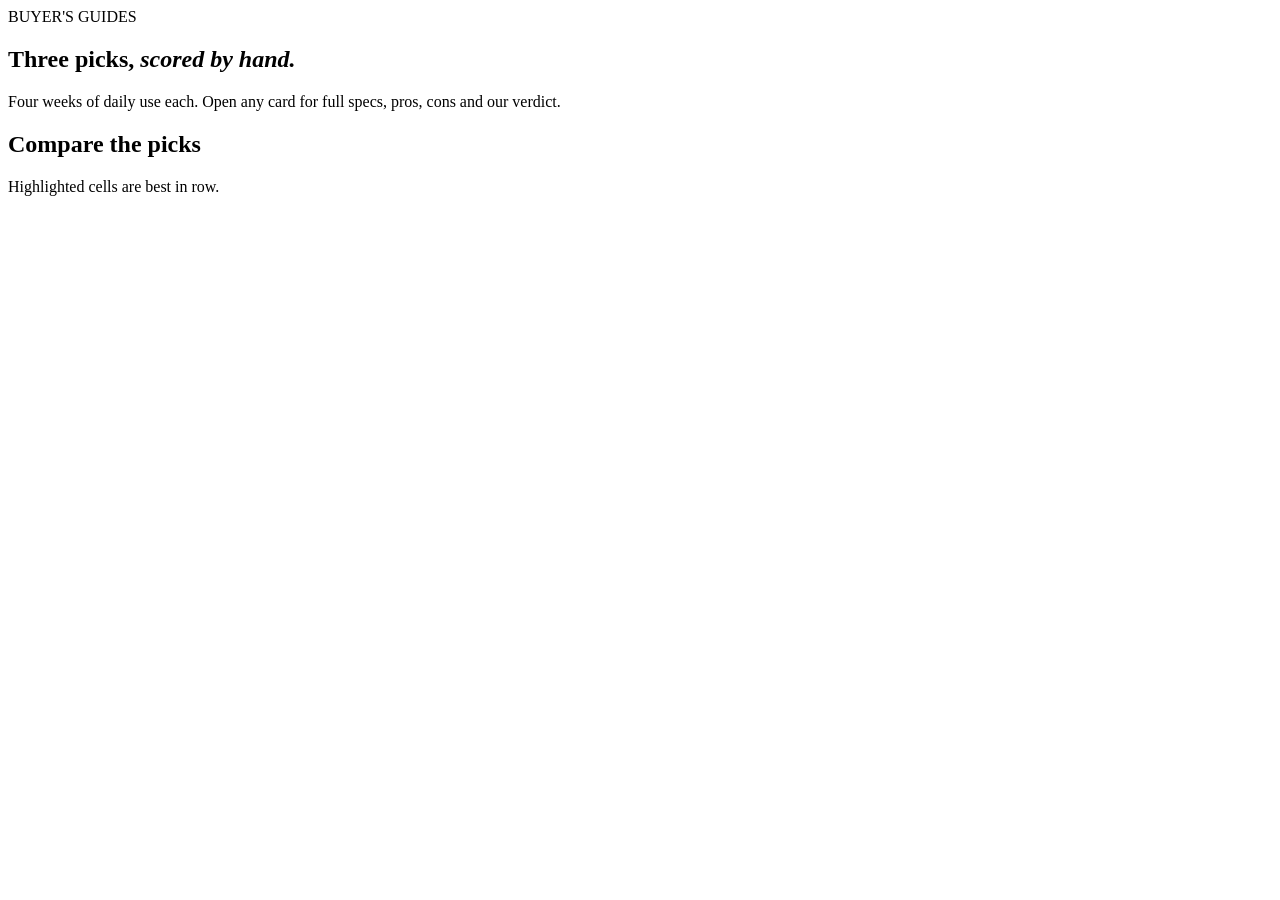
==== guides.html @ 2f9c93fe "Add files via upload" ====
<!DOCTYPE html>
<html lang="en" data-theme="light">
<head>
<meta charset="utf-8">
<meta name="viewport" content="width=device-width, initial-scale=1">
<title>Product Guides | VOLT</title>
<meta name="description" content="Scored buyer's guides and side-by-side comparisons of wearables, audio and smart home gear.">
<link rel="preconnect" href="https://fonts.googleapis.com">
<link rel="preconnect" href="https://fonts.gstatic.com" crossorigin>
<link href="https://fonts.googleapis.com/css2?family=Fraunces:opsz,wght@9..144,600;9..144,800&family=Plus+Jakarta+Sans:wght@400;500;700&display=swap" rel="stylesheet">
<link rel="stylesheet" href="./css/style.css">
<script src="./js/data.js" defer></script>
<script src="./js/script.js" defer></script>
</head>
<body data-page="guides">
<div class="progress" id="progress" aria-hidden="true"></div>
<header class="site-header" id="siteHeader"></header>

<main id="top">
  <section class="wrap page-head">
    <span class="issue">BUYER'S GUIDES</span>
    <h1>Three picks, <em>scored by hand.</em></h1>
    <p class="deck">Four weeks of daily use each. Open any card for full specs, pros, cons and our verdict.</p>
  </section>

  <section class="wrap sec">
    <div class="grid pgrid" id="products"></div>
  </section>

  <section class="wrap sec">
    <div class="sec-head"><h2>Compare the picks</h2><p class="legend">Highlighted cells are best in row.</p></div>
    <div class="tbl" id="compare"></div>
  </section>

  <div id="nlSlot"></div>
</main>

<footer class="foot" id="siteFooter"></footer>
</body>
</html>
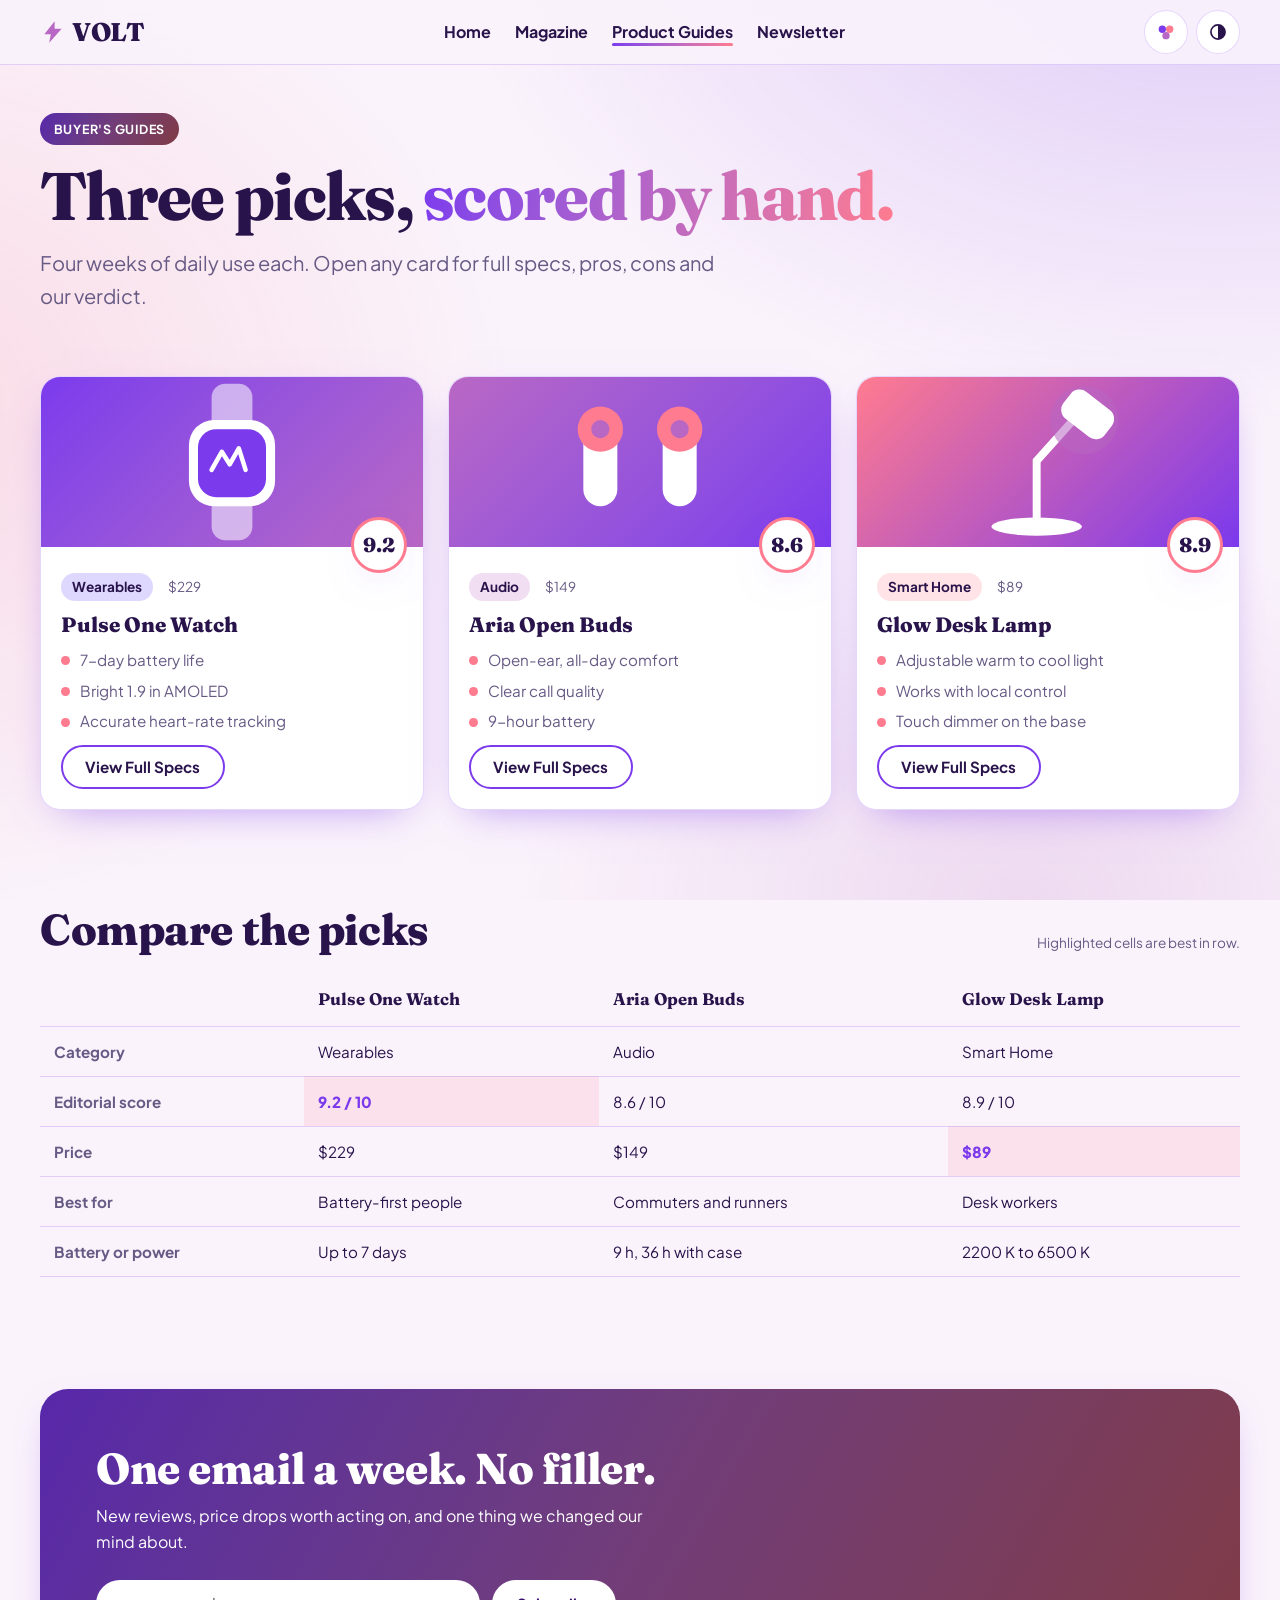
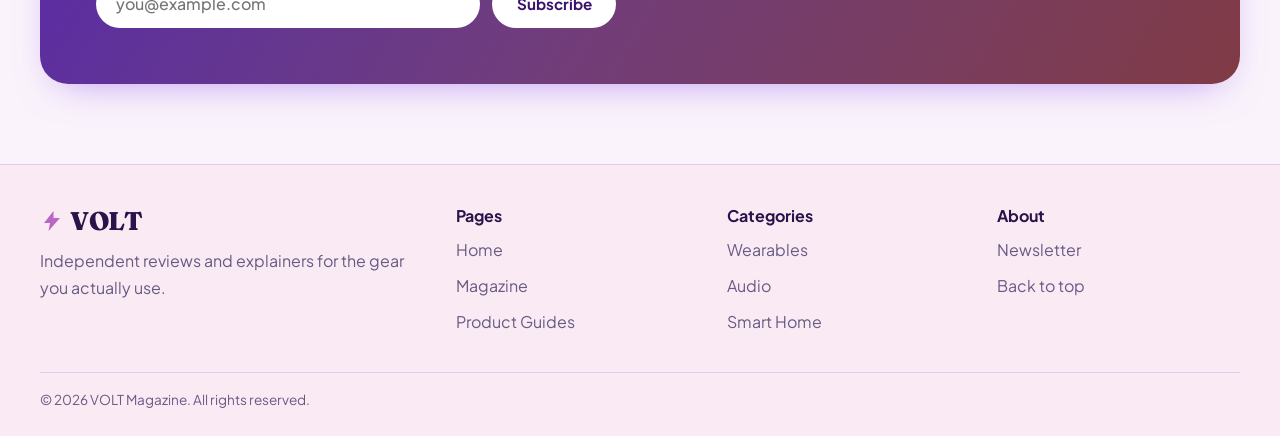
==== commit c8dfdd1e: "Add files via upload" ====
--- a/guides.html
+++ b/guides.html
@@ -3,7 +3,7 @@
 <head>
 <meta charset="utf-8">
 <meta name="viewport" content="width=device-width, initial-scale=1">
-<title>Product Guides | VOLT</title>
+<title>Product Guides | TrendSphere</title>
 <meta name="description" content="Scored buyer's guides and side-by-side comparisons of wearables, audio and smart home gear.">
 <link rel="preconnect" href="https://fonts.googleapis.com">
 <link rel="preconnect" href="https://fonts.gstatic.com" crossorigin>
--- a/css/style.css
+++ b/css/style.css
@@ -0,0 +1,243 @@
+/* VOLT: every colour derives from --v (primary), --c (accent) and --bl (blend).
+   The Colour Studio changes those three values and the whole site follows. */
+:root{
+  --v:#7c3aed;--c:#ff7b8f;--bl:50%;
+  --m:color-mix(in oklab,var(--v) var(--bl),var(--c));
+  --vt:var(--v);
+  --bg:color-mix(in oklab,var(--m) 8%,#fff);--surf:#fff;
+  --ink:color-mix(in oklab,var(--v) 22%,#140824);
+  --mute:color-mix(in oklab,var(--ink) 66%,var(--bg));
+  --line:color-mix(in oklab,var(--v) 20%,transparent);
+  --hbg:color-mix(in oklab,var(--bg) 88%,transparent);
+  --gd:linear-gradient(120deg,color-mix(in oklab,var(--v) 78%,#000),color-mix(in oklab,var(--m) 70%,#000),color-mix(in oklab,var(--c) 60%,#000));
+  --gl:linear-gradient(100deg,var(--vt),var(--m),var(--c));
+  --sh:0 14px 40px -20px color-mix(in oklab,var(--v) 60%,transparent);
+  --r:20px;--e:cubic-bezier(.2,.8,.2,1);
+  --serif:'Fraunces',Georgia,serif;--sans:'Plus Jakarta Sans',system-ui,sans-serif;color-scheme:light}
+[data-theme=dark]{
+  --vt:color-mix(in oklab,var(--v) 55%,#fff);--bg:color-mix(in oklab,var(--v) 16%,#0b0414);--surf:color-mix(in oklab,var(--v) 24%,#0f0719);
+  --ink:#fdebf5;--mute:color-mix(in oklab,#fff 68%,var(--v));--sh:0 14px 40px -20px #000;color-scheme:dark}
+.k0{--a:var(--v);--b:var(--m);--x:var(--c)}
+.k1{--a:var(--m);--b:var(--v);--x:var(--c)}
+.k2{--a:var(--c);--b:var(--v);--x:var(--m)}
+.k3{--a:var(--v);--b:var(--c);--x:var(--m)}
+
+*,*::before,*::after{box-sizing:border-box;margin:0}
+html{scroll-behavior:smooth;scroll-padding-top:76px}
+body{font:400 1rem/1.65 var(--sans);background:var(--bg);color:var(--ink);overflow-x:hidden;transition:background .3s,color .3s}
+body::before{content:"";position:fixed;inset:0;z-index:-1;pointer-events:none;
+  background:radial-gradient(60vmax 40vmax at 95% -10%,color-mix(in oklab,var(--v) 22%,transparent),transparent),radial-gradient(50vmax 40vmax at -10% 45%,color-mix(in oklab,var(--c) 20%,transparent),transparent),radial-gradient(40vmax 30vmax at 80% 100%,color-mix(in oklab,var(--m) 18%,transparent),transparent)}
+body.lock{overflow:hidden}
+a{color:inherit}img,svg{max-width:100%}
+h1,h2,h3{font-family:var(--serif);line-height:1.12}
+.wrap{width:min(1200px,100% - 2.5rem);margin-inline:auto}
+.sr{position:absolute;width:1px;height:1px;overflow:hidden;clip:rect(0 0 0 0);white-space:nowrap}
+:focus-visible{outline:3px solid var(--c);outline-offset:2px;border-radius:8px}
+.iv{fill:var(--v)}.ic{fill:var(--c)}.im{fill:var(--m)}
+.fa{fill:var(--a)}.fb{fill:var(--b)}.fc{fill:var(--x)}.fw{fill:#fff}
+em{font-style:normal;background:var(--gl);-webkit-background-clip:text;background-clip:text;color:transparent}
+@media (prefers-reduced-motion:no-preference){@view-transition{navigation:auto}}
+
+.progress{position:fixed;top:0;left:0;width:100%;height:4px;z-index:70;background:var(--gl);transform:scaleX(0);transform-origin:left;will-change:transform}
+
+/* Header */
+.site-header{position:sticky;top:0;z-index:50;background:var(--hbg);backdrop-filter:blur(14px);-webkit-backdrop-filter:blur(14px);border-bottom:1px solid var(--line)}
+.bar{display:flex;align-items:center;justify-content:space-between;min-height:64px;gap:1rem}
+.brand{display:inline-flex;align-items:center;gap:.4rem;text-decoration:none;font:800 1.6rem var(--serif);letter-spacing:-.02em}
+.tools{display:flex;gap:.5rem}
+.icon-btn{width:44px;height:44px;border-radius:50%;border:1px solid var(--line);background:var(--surf);color:var(--ink);display:grid;place-items:center;cursor:pointer;transition:border-color .2s}
+.icon-btn:hover{border-color:var(--c)}
+.burger{display:flex;flex-direction:column;align-items:center;justify-content:center;gap:5px}
+.burger span{display:block;width:20px;height:2.5px;border-radius:2px;background:currentColor;transition:transform .3s var(--e),opacity .2s}
+.burger[aria-expanded=true] span:nth-child(1){transform:translateY(7.5px) rotate(45deg)}
+.burger[aria-expanded=true] span:nth-child(2){opacity:0}
+.burger[aria-expanded=true] span:nth-child(3){transform:translateY(-7.5px) rotate(-45deg)}
+.nav{position:fixed;left:0;right:0;top:64px;display:grid;padding:.5rem 1.25rem 1.25rem;background:var(--surf);border-bottom:1px solid var(--line);box-shadow:var(--sh);transform:translateY(-12px);opacity:0;visibility:hidden;transition:transform .3s var(--e),opacity .25s,visibility .25s}
+.nav.open{transform:none;opacity:1;visibility:visible}
+.nav a{position:relative;display:flex;align-items:center;min-height:48px;font-weight:700;text-decoration:none}
+.nav a::after{content:"";position:absolute;left:0;bottom:6px;width:100%;height:3px;border-radius:3px;background:var(--gl);transform:scaleX(0);transform-origin:left;transition:transform .3s var(--e)}
+.nav a:hover::after,.nav a.active::after{transform:scaleX(1)}
+
+/* Buttons */
+.btn{display:inline-flex;align-items:center;justify-content:center;min-height:44px;padding:0 1.4rem;border-radius:999px;border:2px solid transparent;font:700 .95rem var(--sans);text-decoration:none;cursor:pointer;transition:background .2s,color .2s,box-shadow .2s}
+.btn-primary{background:var(--gd);color:#fff;box-shadow:0 10px 24px -10px var(--v)}
+.btn-primary:hover{box-shadow:0 14px 30px -8px var(--v)}
+.btn-ghost{background:transparent;color:var(--ink);border-color:var(--vt)}
+.btn-ghost:hover{background:var(--vt);color:var(--bg)}
+.btn-light{background:#fff;color:#3b1170}
+.btn-light:hover{background:#ffe3ee}
+.more{display:inline-flex;align-items:center;min-height:44px;font-weight:700;color:var(--vt);text-decoration:none}
+.more:hover{text-decoration:underline}
+
+/* Hero and page heads */
+.hero{display:grid;gap:2.25rem;align-items:center;padding-block:2.5rem 3rem}
+.issue{display:inline-block;padding:.35rem .85rem;border-radius:999px;background:var(--gd);color:#fff;font-weight:700;font-size:.78rem;letter-spacing:.06em}
+h1{font-weight:800;font-size:clamp(2.4rem,7vw + .5rem,4.9rem);line-height:1.03;letter-spacing:-.025em;margin:1rem 0}
+.deck{font-size:clamp(1.05rem,1vw + .9rem,1.25rem);color:var(--mute);max-width:46ch}
+.cta{display:flex;flex-wrap:wrap;gap:.75rem;margin-top:1.5rem}
+.quick{display:flex;align-items:center;flex-wrap:wrap;gap:.1rem .25rem;margin-top:1.25rem;font-size:.85rem;font-weight:700;color:var(--mute)}
+.quick>span{margin-right:.5rem}
+.qd{width:44px;height:44px;border:0;background:none;display:grid;place-items:center;cursor:pointer}
+.qd::before{content:"";width:28px;height:28px;border-radius:50%;background:linear-gradient(135deg,var(--q1),var(--q2));box-shadow:0 0 0 2px var(--surf),0 0 0 3.5px var(--line);transition:transform .25s var(--e)}
+.qd:hover::before,.qd[aria-pressed=true]::before{transform:scale(1.22);box-shadow:0 0 0 2px var(--surf),0 0 0 4px var(--vt)}
+.page-head{padding-block:3rem 1rem}
+.page-head h1{font-size:clamp(2.3rem,5vw + 1rem,4.2rem)}
+.stage{position:relative;isolation:isolate;width:min(100%,300px);aspect-ratio:1/1.12;margin-inline:auto}
+.blob{position:absolute;border-radius:50%;filter:blur(32px);opacity:.55;z-index:-1}
+.b1{left:0;top:4%;width:60%;aspect-ratio:1;background:var(--c)}
+.b2{right:0;bottom:2%;width:62%;aspect-ratio:1;background:var(--v);opacity:.4}
+.layer{position:absolute;inset:0;pointer-events:none;will-change:transform}
+.float{position:absolute}
+.cover{left:17%;top:4%;width:66%;filter:drop-shadow(0 26px 30px color-mix(in oklab,var(--v) 45%,transparent));animation:floatSlow 8s ease-in-out infinite}
+.cover svg{display:block;width:100%}
+.chip{display:flex;align-items:center;gap:.5rem;padding:.5rem .8rem;background:var(--surf);border:1px solid var(--line);border-radius:14px;box-shadow:var(--sh);font-size:.78rem;font-weight:700;white-space:nowrap}
+.c1{top:8%;right:0;animation:floatReverse 6s ease-in-out infinite}
+.c2{bottom:24%;left:0;animation:floatSlow 7s ease-in-out -2s infinite}
+.c3{bottom:4%;right:6%;animation:floatReverse 9s ease-in-out -4s infinite}
+@keyframes floatSlow{0%,100%{transform:translate3d(0,0,0) rotate(-1.5deg)}50%{transform:translate3d(0,-14px,0) rotate(1deg)}}
+@keyframes floatReverse{0%,100%{transform:translate3d(0,0,0)}50%{transform:translate3d(0,12px,0) rotate(-1.5deg)}}
+
+/* Marquee and stats */
+.marquee{overflow:hidden;padding:.75rem 0;background:var(--gd);color:#fff}
+.track{display:flex;width:max-content;animation:run 32s linear infinite}
+.track span{padding-right:2rem;white-space:nowrap;font:800 1.2rem var(--serif)}
+.track span::after{content:"\2726";margin-left:2rem;opacity:.7}
+@keyframes run{to{transform:translate3d(-50%,0,0)}}
+.stats{display:grid;grid-template-columns:repeat(2,1fr);gap:1rem}
+.stat{padding:1.25rem;border-radius:var(--r);background:var(--surf);border:1px solid var(--line)}
+.stat b{display:block;font:800 clamp(2.1rem,6vw,3.4rem)/1 var(--serif);background:var(--gl);-webkit-background-clip:text;background-clip:text;color:transparent}
+.stat span{color:var(--mute);font-size:.9rem}
+
+/* Sections, tabs, search */
+.sec{padding-block:3rem}
+.sec-head{display:flex;flex-wrap:wrap;align-items:end;justify-content:space-between;gap:.5rem 1.5rem;margin-bottom:1.25rem}
+h2{font-weight:800;font-size:clamp(1.7rem,3vw + 1rem,2.7rem);letter-spacing:-.01em}
+.sub{color:var(--mute);max-width:44ch}
+.filters{display:grid;gap:.5rem;margin-bottom:.75rem}
+.search{width:100%;min-height:44px;padding:0 1.1rem;border-radius:999px;border:1.5px solid var(--line);background:var(--surf);color:var(--ink);font:500 1rem var(--sans)}
+.tabs{display:flex;gap:.6rem;overflow-x:auto;padding:.25rem 0 .5rem;scrollbar-width:none}
+.tabs::-webkit-scrollbar{display:none}
+.tab{flex:none;min-height:44px;padding:0 1.1rem;border-radius:999px;border:1.5px solid var(--line);background:var(--surf);color:var(--ink);font:700 .9rem var(--sans);cursor:pointer;transition:background .2s,border-color .2s}
+.tab:hover{border-color:var(--c)}
+.tab[aria-pressed=true]{background:var(--gd);color:#fff;border-color:transparent}
+
+/* Cards */
+.grid{display:grid;grid-template-columns:1fr;gap:1.25rem}
+.card{display:flex;flex-direction:column;overflow:hidden;background:var(--surf);border:1px solid var(--line);border-radius:var(--r);box-shadow:var(--sh);transition:border-color .25s}
+.card:hover{border-color:var(--c)}
+.art{position:relative;height:150px;background:linear-gradient(135deg,var(--a),var(--b))}
+.art svg{position:absolute;inset:0;width:100%;height:100%}
+.pgrid .art{height:170px}
+.body{display:flex;flex-direction:column;gap:.7rem;flex:1;padding:1.25rem}
+.body .btn{margin-top:auto;align-self:flex-start}
+.body h3{font-size:1.3rem;font-weight:800}
+.body p{color:var(--mute)}
+.meta{display:flex;flex-wrap:wrap;align-items:center;gap:.4rem .9rem;font-size:.85rem;color:var(--mute)}
+.pill{padding:.2rem .7rem;border-radius:999px;font-weight:700;color:var(--ink);background:color-mix(in oklab,var(--a) 22%,var(--surf))}
+.score{position:absolute;right:1rem;bottom:-1.6rem;z-index:2;width:56px;height:56px;border-radius:50%;display:grid;place-items:center;background:var(--surf);color:var(--ink);font:800 1.25rem var(--serif);border:3px solid var(--c);box-shadow:var(--sh)}
+.pgrid .body{padding-top:1.6rem}
+.pgrid ul{list-style:none;padding:0;display:grid;gap:.35rem;color:var(--mute);font-size:.95rem}
+.pgrid li{position:relative;padding-left:1.2rem}
+.pgrid li::before{content:"";position:absolute;left:0;top:.62em;width:.55rem;height:.55rem;border-radius:50%;background:var(--c)}
+.reveal{opacity:0;transform:translateY(24px) scale(.97);transition:opacity .7s var(--e),transform .7s var(--e),border-color .25s;transition-delay:var(--d,0ms)}
+.reveal.in{opacity:1;transform:none}
+
+/* Compare table */
+.tbl{overflow-x:auto;margin:1rem 0}
+table{width:100%;border-collapse:collapse;font-size:.95rem}
+th,td{padding:.75rem .85rem;text-align:left;border-bottom:1px solid var(--line)}
+th{color:var(--mute);font-weight:700}
+thead th{color:var(--ink);font-family:var(--serif);font-size:1.05rem}
+td.best{font-weight:800;color:var(--vt);background:color-mix(in oklab,var(--c) 14%,transparent)}
+.legend{font-size:.85rem;color:var(--mute)}
+
+/* Newsletter and footer */
+.news{padding:clamp(1.75rem,5vw,3.5rem);border-radius:28px;color:#fff;background:var(--gd);box-shadow:var(--sh)}
+.news h2{max-width:20ch}.news p{margin-top:.6rem;max-width:48ch}
+.nl-form{display:flex;flex-direction:column;gap:.75rem;margin-top:1.5rem;max-width:520px}
+.nl-form input{min-height:48px;padding:0 1.1rem;border-radius:999px;border:2px solid transparent;font:500 1rem var(--sans);background:#fff;color:#2a1250}
+.nl-form input[aria-invalid=true]{border-color:#ffd1dc}
+.msg{display:inline-block;margin-top:.9rem;padding:.4rem .9rem;border-radius:12px;background:#fff;font-weight:700;font-size:.9rem}
+.msg:empty{display:none}.msg.ok{color:#166534}.msg.err{color:#b91c1c}
+.foot{margin-top:2rem;padding:2.5rem 0 1.5rem;border-top:1px solid var(--line);background:color-mix(in oklab,var(--c) 7%,transparent)}
+.foot-grid{display:grid;grid-template-columns:1fr;gap:1.75rem}
+.foot p{color:var(--mute);margin-top:.5rem;max-width:34ch}
+.foot h3{font:700 1rem var(--sans);margin-bottom:.4rem}
+.foot-grid a:not(.brand){display:block;padding:.3rem 0;color:var(--mute);text-decoration:none}
+.foot-grid a:not(.brand):hover{color:var(--ink)}
+.foot .copy{margin-top:2rem;padding-top:1rem;border-top:1px solid var(--line);font-size:.85rem;max-width:none}
+
+/* Modal (bottom sheet on mobile) */
+.modal{position:fixed;inset:0;z-index:100;display:flex;align-items:flex-end;justify-content:center;background:rgba(30,8,55,.6);backdrop-filter:blur(4px);opacity:0;visibility:hidden;transition:opacity .25s,visibility .25s}
+.modal.open{opacity:1;visibility:visible}
+.sheet{position:relative;width:100%;max-height:90vh;overflow-y:auto;overscroll-behavior:contain;padding:0 1.25rem 2rem;background:var(--surf);border-radius:24px 24px 0 0;transform:translateY(100%);transition:transform .4s var(--e),opacity .3s}
+.open .sheet{transform:none}
+.sheet:focus{outline:none}
+.close{position:sticky;top:.75rem;margin:.75rem 0 -3.25rem auto;z-index:3;box-shadow:var(--sh)}
+.m-art{position:relative;height:150px;margin:0 -1.25rem 1.25rem;background:linear-gradient(135deg,var(--a),var(--b));border-radius:24px 24px 0 0;overflow:hidden}
+.m-art svg{position:absolute;inset:0;width:100%;height:100%}
+.sheet h2{font-size:clamp(1.6rem,4vw + .8rem,2.3rem);margin:.6rem 0 1rem}
+.sheet h3{font-size:1.15rem;margin-bottom:.4rem}
+.sheet p{margin-bottom:1rem;max-width:68ch}
+.sheet blockquote{margin:1.25rem 0;padding:.6rem 0 .6rem 1.1rem;border-left:4px solid var(--c);font:600 1.25rem/1.4 var(--serif)}
+.pc{display:grid;gap:1rem;margin:1.25rem 0}
+.pc>div{padding:1rem 1.1rem;border-radius:16px;background:color-mix(in oklab,var(--a) 10%,var(--surf));border:1px solid var(--line)}
+.pc ul{padding-left:1.1rem;color:var(--mute)}
+.verdict{padding:1.1rem 1.2rem;border-radius:16px;color:#fff;background:var(--gd)}
+.sheet .verdict p{margin:0}
+
+/* Colour studio */
+.studio{position:fixed;z-index:90;left:0;right:0;bottom:0;max-height:88vh;overflow-y:auto;padding:1.1rem 1.25rem 1.5rem;background:var(--surf);border:1px solid var(--line);border-radius:24px 24px 0 0;box-shadow:0 -20px 60px -20px rgba(0,0,0,.45);transform:translateY(110%);visibility:hidden;transition:transform .4s var(--e),visibility .4s,opacity .3s}
+.studio.open{transform:none;visibility:visible}
+.st-head{display:flex;align-items:center;justify-content:space-between;margin-bottom:.4rem}
+.st-head h2{font-size:1.5rem}
+.presets{display:grid;grid-template-columns:1fr 1fr;gap:.6rem;margin-top:.9rem}
+.pre{display:flex;align-items:center;gap:.6rem;min-height:48px;padding:.4rem .7rem;border-radius:14px;border:1.5px solid var(--line);background:var(--bg);color:var(--ink);font:700 .82rem var(--sans);text-align:left;cursor:pointer}
+.pre[aria-pressed=true]{border-color:var(--vt);box-shadow:0 0 0 3px color-mix(in oklab,var(--vt) 28%,transparent)}
+.dots{display:flex;flex:none}
+.dots i{width:18px;height:18px;border-radius:50%;margin-left:-6px;border:2px solid var(--bg)}
+.dots i:first-child{margin-left:0}
+.mix{display:grid;grid-template-columns:1fr 1fr;gap:.75rem;margin:1rem 0}
+.mix label{display:grid;gap:.3rem;font-weight:700;font-size:.85rem}
+.mix input[type=color]{width:100%;height:44px;padding:3px;border:1.5px solid var(--line);border-radius:12px;background:var(--bg);cursor:pointer}
+.mix .range{grid-column:1/-1}
+.mix input[type=range]{width:100%;min-height:32px;accent-color:var(--vt)}
+.preview{height:16px;border-radius:99px;background:var(--gl)}
+.st-actions{display:flex;gap:.6rem;margin-top:1rem}
+
+/* Tablet */
+@media (min-width:768px){
+  .burger{display:none}
+  .nav{position:static;display:flex;gap:1.5rem;padding:0;background:none;border:0;box-shadow:none;transform:none;opacity:1;visibility:visible}
+  .nav a{min-height:44px}.nav a::after{bottom:8px}
+  .stage{width:min(100%,380px)}
+  .filters{display:flex;align-items:center;justify-content:space-between;gap:1rem}
+  .search{width:280px}
+  .grid{grid-template-columns:repeat(2,1fr)}
+  .feature{grid-column:span 2}
+  .feature .art{height:230px}.feature h3{font-size:1.7rem}
+  .nl-form{flex-direction:row}.nl-form input{flex:1}
+  .foot-grid{grid-template-columns:repeat(2,1fr)}
+  .modal{align-items:center}
+  .sheet{width:min(760px,92vw);max-height:86vh;border-radius:24px;opacity:0;transform:translateY(28px) scale(.97)}
+  .open .sheet{opacity:1;transform:none}
+  .pc{grid-template-columns:1fr 1fr}
+  .studio{left:auto;right:1.25rem;bottom:1.25rem;width:370px;border-radius:24px;opacity:0;transform:translateY(20px) scale(.97)}
+  .studio.open{opacity:1;transform:none}
+}
+
+/* Desktop */
+@media (min-width:1024px){
+  .hero{grid-template-columns:1.1fr .9fr;gap:3rem;padding-block:4rem 4.5rem}
+  .stage{width:min(100%,460px)}
+  .stats{grid-template-columns:repeat(4,1fr)}
+  .grid{grid-template-columns:repeat(3,1fr);gap:1.5rem}
+  .foot-grid{grid-template-columns:1.6fr 1fr 1fr 1fr}
+}
+
+@media (prefers-reduced-motion:reduce){
+  html{scroll-behavior:auto}
+  *,*::before,*::after{animation:none!important;transition:none!important}
+  .reveal{opacity:1;transform:none}
+  .layer{transform:none!important}
+}
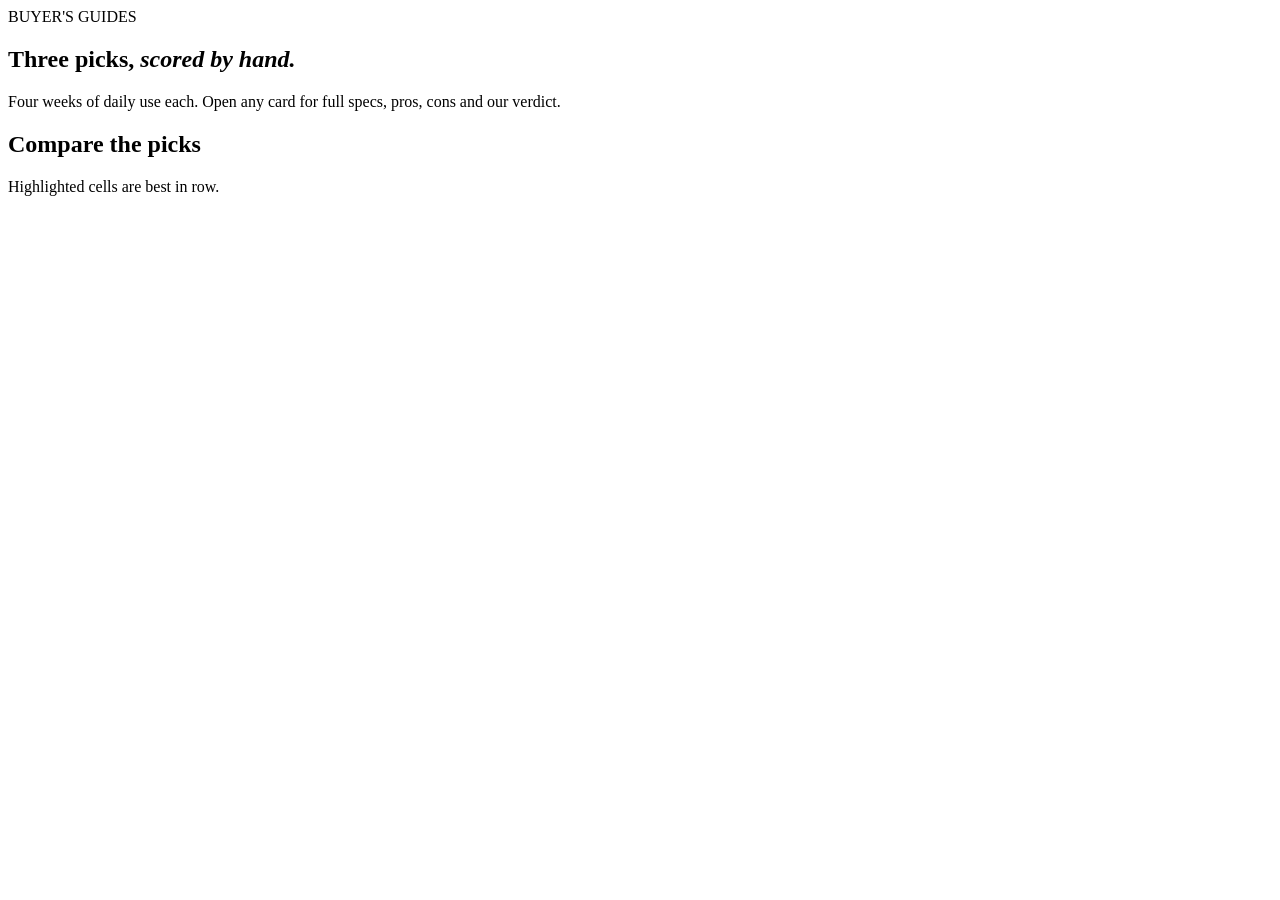
==== commit e338f7bf: "Add files via upload" ====
--- a/guides.html
+++ b/guides.html
@@ -7,7 +7,7 @@
 <meta name="description" content="Scored buyer's guides and side-by-side comparisons of wearables, audio and smart home gear.">
 <link rel="preconnect" href="https://fonts.googleapis.com">
 <link rel="preconnect" href="https://fonts.gstatic.com" crossorigin>
-<link href="https://fonts.googleapis.com/css2?family=Fraunces:opsz,wght@9..144,600;9..144,800&family=Plus+Jakarta+Sans:wght@400;500;700&display=swap" rel="stylesheet">
+<link href="https://fonts.googleapis.com/css2?family=Bricolage+Grotesque:opsz,wght@12..96,500;12..96,800&family=DM+Sans:wght@400;500;700&display=swap" rel="stylesheet">
 <link rel="stylesheet" href="./css/style.css">
 <script src="./js/data.js" defer></script>
 <script src="./js/script.js" defer></script>
